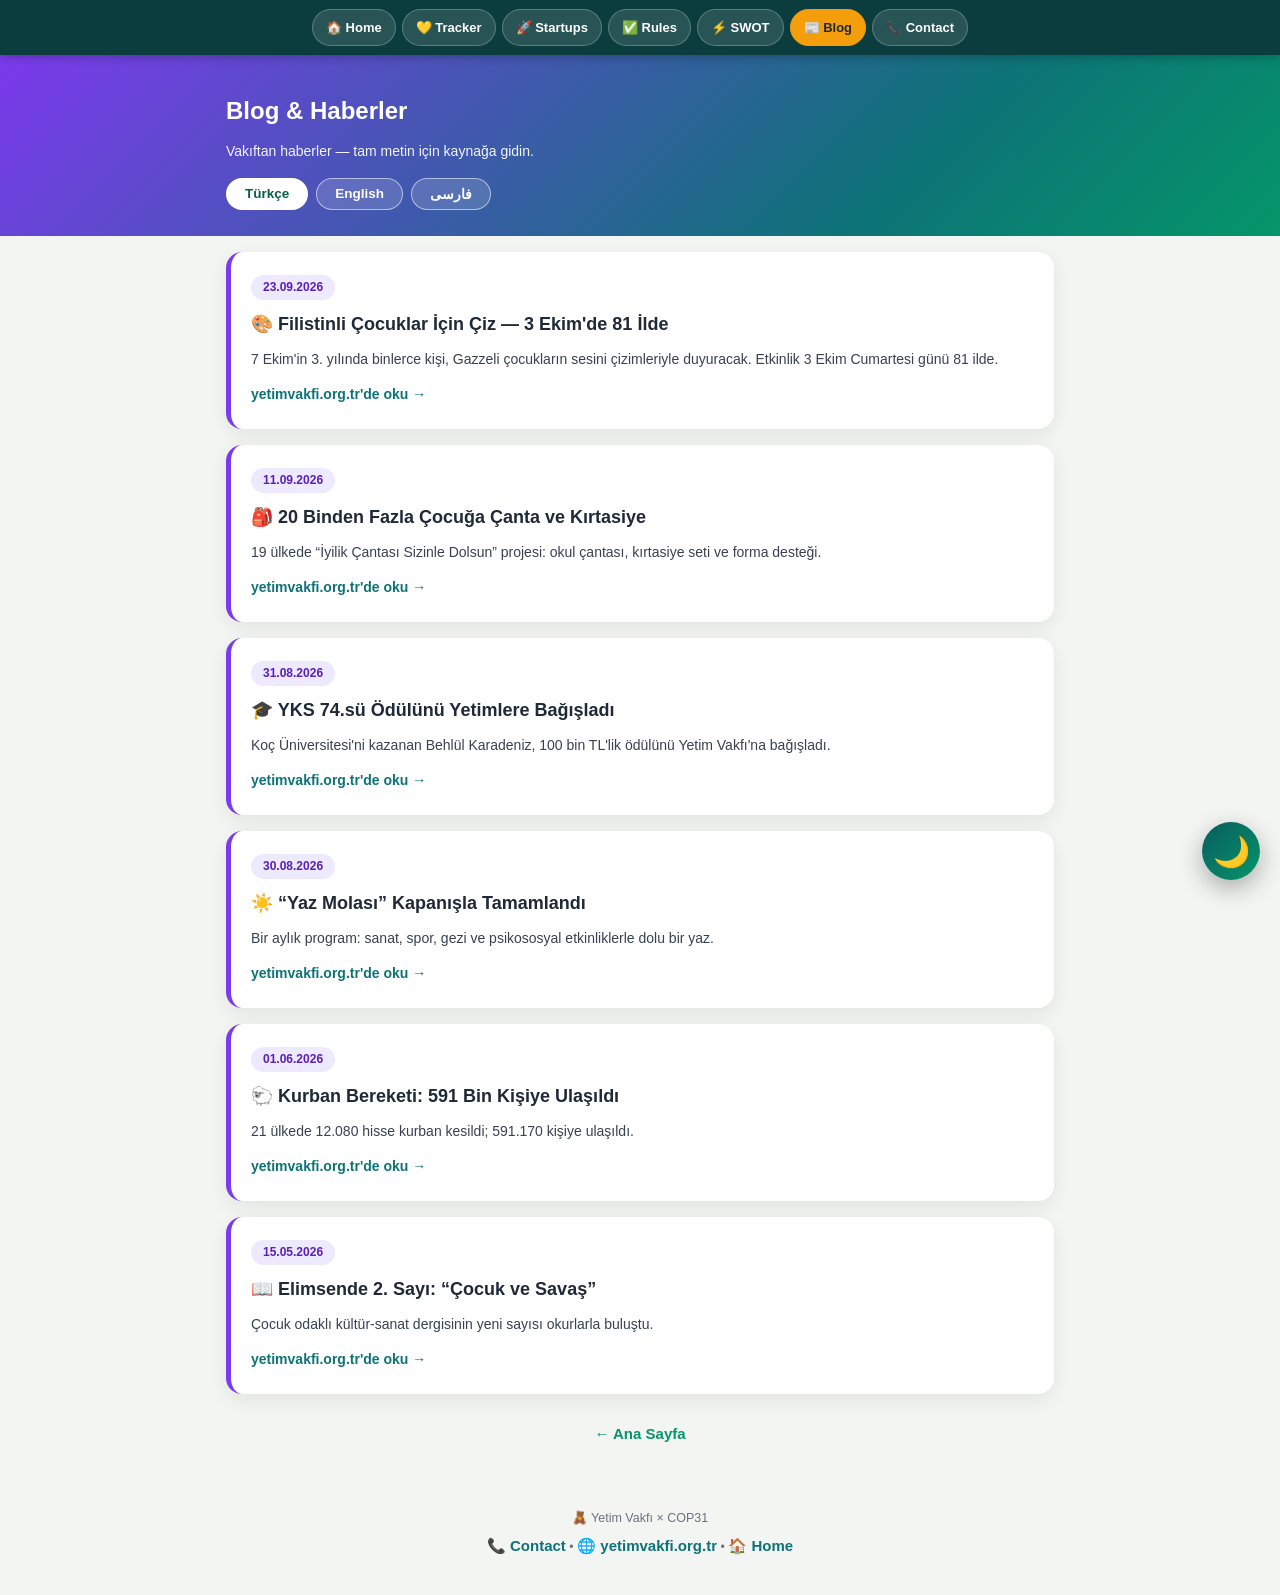
==== site/blog.html @ b845a6fd "Site structure: shared nav+footer, blog (6 verified stories), contact page, landing 6 cards" ====
<!DOCTYPE html>
<html lang="tr">
<head>
<meta charset="UTF-8">
<meta name="viewport" content="width=device-width, initial-scale=1.0">
<title>Blog & News • Yetim Vakfı × COP31</title>
<style>
*{box-sizing:border-box;margin:0;padding:0}
body{font-family:"Segoe UI",Tahoma,Arial,sans-serif;background:#f2f5f1;color:#1f2937;line-height:1.8}
body.rtl{direction:rtl;font-family:Tahoma,"Segoe UI",Arial,sans-serif}
.hero{background:linear-gradient(135deg,#7c3aed,#0d7377 70%,#059669);color:#fff;padding:34px 0 26px}
.wrap{max-width:860px;margin:0 auto;padding:0 16px}
.hero h1{font-size:24px}
.hero p{opacity:.93;font-size:14px;margin-top:6px}
.pills{display:flex;gap:8px;flex-wrap:wrap;margin-top:14px}
.pill{border:1.5px solid rgba(255,255,255,.55);background:rgba(255,255,255,.14);color:#fff;border-radius:999px;padding:7px 18px;font-size:13.5px;font-weight:bold;cursor:pointer;font-family:inherit}
.pill.on{background:#fff;color:#065f46}
.post{background:#fff;border-radius:16px;padding:20px;box-shadow:0 6px 20px rgba(0,0,0,.07);margin:16px 0;border-inline-start:5px solid #7c3aed}
.post .date{display:inline-block;background:#ede9fe;color:#5b21b6;border-radius:999px;padding:2px 12px;font-size:12px;font-weight:bold;margin-bottom:8px}
.post h2{font-size:18px;margin-bottom:6px}
.post p{font-size:14px;color:#374151}
.post a.src{display:inline-block;margin-top:10px;color:#0d7377;font-weight:bold;text-decoration:none;font-size:14px}
footer{text-align:center;padding:10px 0 40px}
footer a{color:#059669;font-weight:bold;text-decoration:none;font-size:15px}
</style>
</head>
<body>
<div class="hero"><div class="wrap">
<h1 id="title">Blog & Haberler</h1>
<p id="subtitle"></p>
<div class="pills">
<button class="pill on" data-l="0">Türkçe</button>
<button class="pill" data-l="1">English</button>
<button class="pill" data-l="2">فارسی</button>
</div>
</div></div>
<div class="wrap">
<div id="posts"></div>
<footer><a href="index.html" id="back">← Ana Sayfa</a></footer>
</div>
<script>
var UI=[
{t:"Blog & Haberler",s:"Vakıftan haberler — tam metin için kaynağa gidin.",back:"← Ana Sayfa",read:"yetimvakfi.org.tr'de oku →"},
{t:"Blog & News",s:"Foundation news — follow the source link for full stories.",back:"← Home",read:"Read on yetimvakfi.org.tr →"},
{t:"وبلاگ و اخبار",s:"اخبار موسسه — برای متن کامل به منبع بروید.",back:"← خانه",read:"خواندن در yetimvakfi.org.tr ←"}
];
var POSTS=[
{e:"🎨",date:"23.09.2026",url:"https://yetimvakfi.org.tr/haber/turkiyenin-dort-bir-yaninda-filistinli-cocuklar-icin-ciziyoruz",
t:["Filistinli Çocuklar İçin Çiz — 3 Ekim'de 81 İlde","Draw for Palestinian Children — Oct 3 in 81 Provinces","نقاشی برای کودکان فلسطین — ۳ اکتبر در ۸۱ استان"],
x:["7 Ekim'in 3. yılında binlerce kişi, Gazzeli çocukların sesini çizimleriyle duyuracak. Etkinlik 3 Ekim Cumartesi günü 81 ilde.","On the 3rd anniversary of Oct 7, thousands will give voice to Gazan children through drawings — Saturday Oct 3, in all 81 provinces.","در سومین سالگرد ۷ اکتبر، هزاران نفر با نقاشی صدای کودکان غزه می‌شوند — شنبه ۳ اکتبر در هر ۸۱ استان."]},
{e:"🎒",date:"11.09.2026",url:"https://yetimvakfi.org.tr/haber/yetim-vakfi-20-binden-fazla-cocugun-okula-donus-heyecanina-ortak-oldu",
t:["20 Binden Fazla Çocuğa Çanta ve Kırtasiye","Bags + Stationery for 20,000+ Children","کیف و لوازم‌التحریر برای +۲۰٬۰۰۰ کودک"],
x:["19 ülkede “İyilik Çantası Sizinle Dolsun” projesi: okul çantası, kırtasiye seti ve forma desteği.","“Kindness Bag” project in 19 countries: school bags, stationery sets and uniform support.","پروژه «کیف مهربانی» در ۱۹ کشور: کیف مدرسه، بسته لوازم‌التحریر و لباس فرم."]},
{e:"🎓",date:"31.08.2026",url:"https://yetimvakfi.org.tr/haber/yks-basarisini-yetim-kardesleriyle-paylasti",
t:["YKS 74.sü Ödülünü Yetimlere Bağışladı","Top YKS Scorer Donated His ₺100K Prize","رتبه ۷۴ کنکور جایزه‌اش را به ایتام بخشید"],
x:["Koç Üniversitesi'ni kazanan Behlül Karadeniz, 100 bin TL'lik ödülünü Yetim Vakfı'na bağışladı.","Behlül Karadeniz, ranked 74th in Türkiye, donated his 100,000 TL award to Yetim Vakfı.","بهلول کارادنیز، رتبه ۷۴ ترکیه، جایزه ۱۰۰ هزار لیری‌اش را به یتیم‌وکفی اهدا کرد."]},
{e:"☀️",date:"30.08.2026",url:"https://yetimvakfi.org.tr/haber/yetim-vakfinda-yaz-molasi-etkinlikleri-tamamlandi",
t:["“Yaz Molası” Kapanışla Tamamlandı","“Summer Break” Wrapped Up","«تعطیلات تابستانی» به پایان رسید"],
x:["Bir aylık program: sanat, spor, gezi ve psikososyal etkinliklerle dolu bir yaz.","A one-month program full of art, sports, trips and psychosocial activities.","برنامه یک‌ماهه پر از هنر، ورزش، اردو و فعالیت‌های روان‌اجتماعی."]},
{e:"🐑",date:"01.06.2026",url:"https://yetimvakfi.org.tr/haber/2026-kurban-bereketi-sinirlari-asti",
t:["Kurban Bereketi: 591 Bin Kişiye Ulaşıldı","Qurbani Bounty: 591K People Reached","برکت قربانی: ۵۹۱ هزار نفر"],
x:["21 ülkede 12.080 hisse kurban kesildi; 591.170 kişiye ulaşıldı.","12,080 shares sacrificed in 21 countries, reaching 591,170 people.","۱۲٬۰۸۰ سهم قربانی در ۲۱ کشور؛ رسیدن به ۵۹۱٬۱۷۰ نفر."]},
{e:"📖",date:"15.05.2026",url:"https://yetimvakfi.org.tr/haber/yetim-vakfi-elimsende-2.-sayisi-yayinda",
t:["Elimsende 2. Sayı: “Çocuk ve Savaş”","Elimsende Issue #2: “Child and War”","شماره ۲ الیم‌سنده: «کودک و جنگ»"],
x:["Çocuk odaklı kültür-sanat dergisinin yeni sayısı okurlarla buluştu.","The child-focused culture & arts magazine's new issue is out.","شماره جدید مجله فرهنگی-هنری کودک منتشر شد."]}
];
var lang=0;
function render(){
document.body.className=lang===2?"rtl":"";
var u=UI[lang];
document.getElementById("title").textContent=u.t;
document.getElementById("subtitle").textContent=u.s;
document.getElementById("back").textContent=u.back;
var h="";
POSTS.forEach(function(p){
h+='<article class="post"><span class="date">'+p.date+'</span><h2>'+p.e+" "+p.t[lang]+'</h2><p>'+p.x[lang]+'</p><a class="src" href="'+p.url+'" target="_blank" rel="noopener">'+u.read+"</a></article>";
});
document.getElementById("posts").innerHTML=h;
var pills=document.querySelectorAll(".pill");
for(var i=0;i<pills.length;i++){pills[i].className="pill"+(parseInt(pills[i].getAttribute("data-l"))===lang?" on":"");}
}
var pl=document.querySelectorAll(".pill");
for(var a=0;a<pl.length;a++){pl[a].onclick=function(){lang=parseInt(this.getAttribute("data-l"));render();};}
render();
</script>
<script src="site-nav.js"></script>
<script src="aya-widget.js"></script>
</body>
</html>
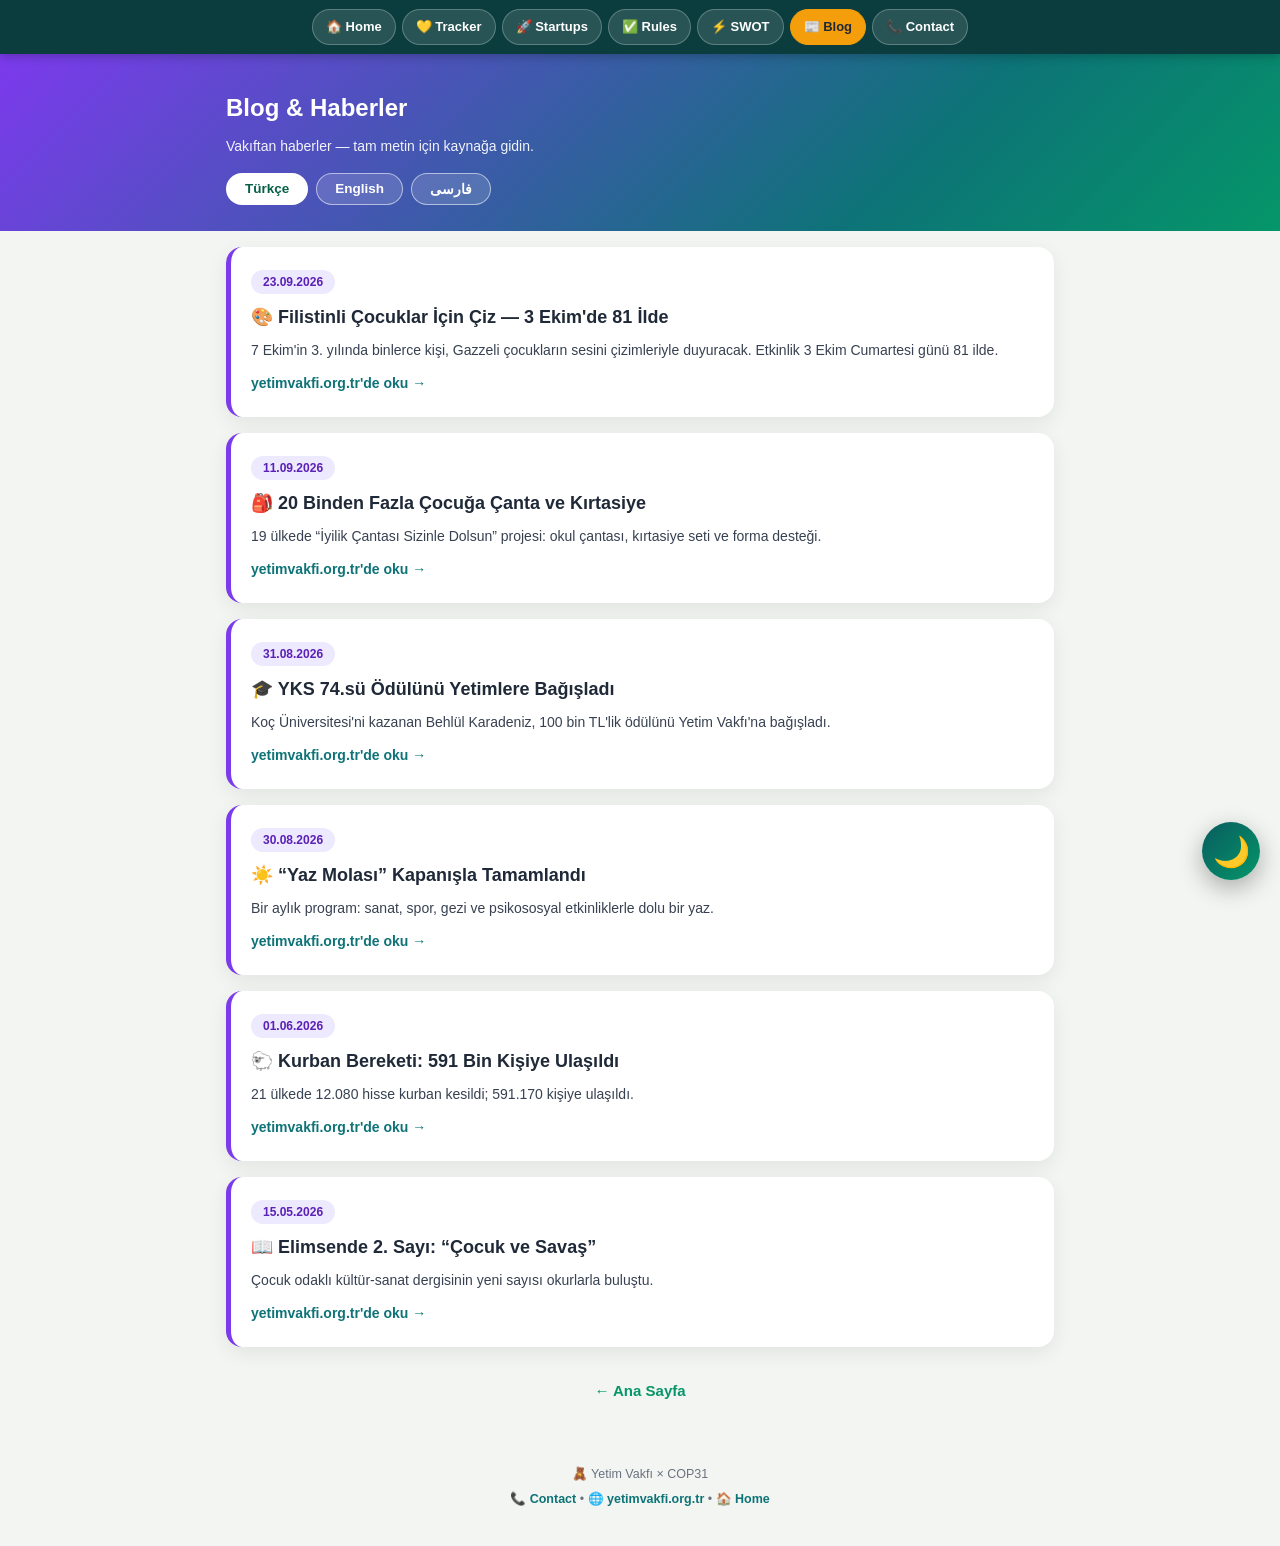
==== commit 74c86d5a: "Standard UI/UX: shared site-theme.css (tokens, buttons, pills, backline) linked on all 7 pages" ====
--- a/site/blog.html
+++ b/site/blog.html
@@ -4,24 +4,18 @@
 <meta charset="UTF-8">
 <meta name="viewport" content="width=device-width, initial-scale=1.0">
 <title>Blog & News • Yetim Vakfı × COP31</title>
+<link rel="stylesheet" href="site-theme.css">
 <style>
 *{box-sizing:border-box;margin:0;padding:0}
-body{font-family:"Segoe UI",Tahoma,Arial,sans-serif;background:#f2f5f1;color:#1f2937;line-height:1.8}
-body.rtl{direction:rtl;font-family:Tahoma,"Segoe UI",Arial,sans-serif}
 .hero{background:linear-gradient(135deg,#7c3aed,#0d7377 70%,#059669);color:#fff;padding:34px 0 26px}
 .wrap{max-width:860px;margin:0 auto;padding:0 16px}
 .hero h1{font-size:24px}
 .hero p{opacity:.93;font-size:14px;margin-top:6px}
-.pills{display:flex;gap:8px;flex-wrap:wrap;margin-top:14px}
-.pill{border:1.5px solid rgba(255,255,255,.55);background:rgba(255,255,255,.14);color:#fff;border-radius:999px;padding:7px 18px;font-size:13.5px;font-weight:bold;cursor:pointer;font-family:inherit}
-.pill.on{background:#fff;color:#065f46}
 .post{background:#fff;border-radius:16px;padding:20px;box-shadow:0 6px 20px rgba(0,0,0,.07);margin:16px 0;border-inline-start:5px solid #7c3aed}
 .post .date{display:inline-block;background:#ede9fe;color:#5b21b6;border-radius:999px;padding:2px 12px;font-size:12px;font-weight:bold;margin-bottom:8px}
 .post h2{font-size:18px;margin-bottom:6px}
 .post p{font-size:14px;color:#374151}
 .post a.src{display:inline-block;margin-top:10px;color:#0d7377;font-weight:bold;text-decoration:none;font-size:14px}
-footer{text-align:center;padding:10px 0 40px}
-footer a{color:#059669;font-weight:bold;text-decoration:none;font-size:15px}
 </style>
 </head>
 <body>
@@ -36,7 +30,7 @@
 </div></div>
 <div class="wrap">
 <div id="posts"></div>
-<footer><a href="index.html" id="back">← Ana Sayfa</a></footer>
+<footer class="backline"><a href="index.html" id="back">← Ana Sayfa</a></footer>
 </div>
 <script>
 var UI=[
--- a/site/site-theme.css
+++ b/site/site-theme.css
@@ -0,0 +1,38 @@
+/* Yetim Vakfi x COP31 - shared design system.
+   Link in <head> BEFORE the page's own <style>:
+   <link rel="stylesheet" href="site-theme.css"> */
+:root{
+--bg:#f2f5f1;--card:#fff;--ink:#1f2937;--muted:#6b7280;--line:#e5e7eb;
+--teal:#0d7377;--teal-dark:#0b3d3f;--green:#059669;--green-bg:#ecfdf5;--green-line:#d1fae5;
+--amber:#f59e0b;--amber-bg:#fef3c7;--blue:#1e40af;--blue-bg:#eff6ff;--purple:#7c3aed;--red:#dc2626;
+--font:-apple-system,BlinkMacSystemFont,"Segoe UI",Tahoma,Roboto,Arial,sans-serif;
+--radius:16px;--shadow:0 6px 20px rgba(0,0,0,.07);
+}
+body{background:var(--bg);color:var(--ink);font-family:var(--font);line-height:1.7;margin:0}
+body.rtl{direction:rtl}
+.wrap{max-width:860px;margin:0 auto;padding:0 16px}
+.wrap.wide{max-width:1080px}
+.hero{color:#fff;padding:34px 0 26px}
+.hero h1{font-size:24px;margin:0}
+.hero p{opacity:.93;font-size:14px;margin-top:6px}
+.hero.teal{background:linear-gradient(135deg,#0b3d3f,#0d7377 55%,#059669)}
+.hero.green{background:linear-gradient(135deg,#1e3a8a,#059669 70%,#10b981)}
+.hero.purple{background:linear-gradient(135deg,#7c3aed,#0d7377 70%,#059669)}
+.hero.navy{background:linear-gradient(135deg,#095c5f,#0d7377 55%,#059669)}
+.card{background:var(--card);border-radius:var(--radius);box-shadow:var(--shadow)}
+.btn{display:inline-block;border:none;cursor:pointer;border-radius:10px;padding:10px 18px;font-size:14px;font-weight:bold;font-family:inherit;text-decoration:none}
+.btn-green{background:var(--green);color:#fff}
+.btn-amber{background:var(--amber);color:#1f2937}
+.btn-blue{background:var(--blue);color:#fff}
+.btn-ghost{background:#fff;border:2px solid var(--line);color:#374151}
+.pills{display:flex;gap:8px;flex-wrap:wrap;margin-top:14px}
+.pill{border:1.5px solid rgba(255,255,255,.55);background:rgba(255,255,255,.14);color:#fff;border-radius:999px;padding:7px 18px;font-size:13.5px;font-weight:bold;cursor:pointer;font-family:inherit}
+.pill.on{background:#fff;color:#065f46}
+.tag{display:inline-block;border-radius:999px;padding:2px 12px;font-size:12px;font-weight:bold}
+.backline{text-align:center;padding:14px 0 40px}
+.backline a{color:var(--green);font-weight:bold;text-decoration:none;font-size:15px}
+.grid2{display:grid;grid-template-columns:repeat(2,1fr);gap:14px}
+.grid3{display:grid;grid-template-columns:repeat(3,1fr);gap:14px}
+@media(max-width:700px){.grid2,.grid3{grid-template-columns:1fr}}
+input,select,textarea{font-family:inherit;font-size:14px}
+:focus-visible{outline:2px solid var(--teal);outline-offset:2px}
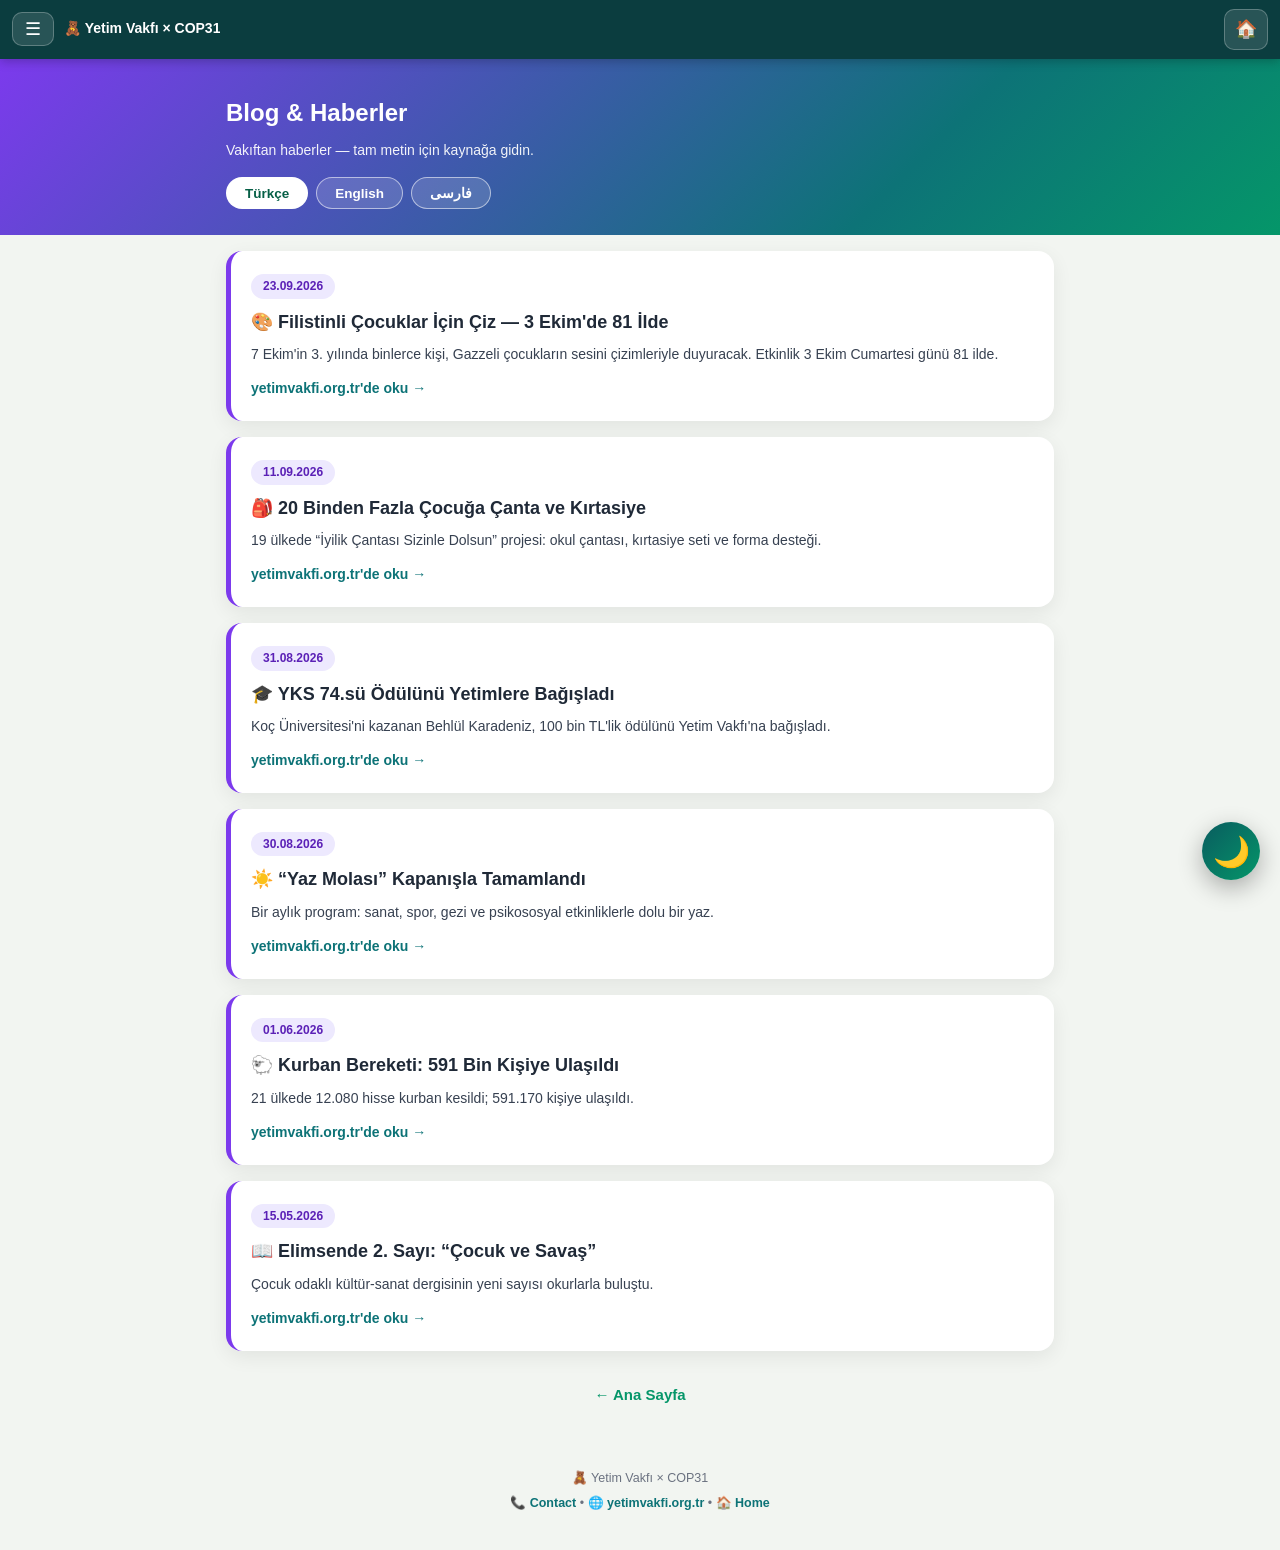
==== commit 5bc916f7: "UX fixes: meta descriptions (all pages) + aria-labels for unlabeled inputs" ====
--- a/site/blog.html
+++ b/site/blog.html
@@ -3,6 +3,7 @@
 <head>
 <meta charset="UTF-8">
 <meta name="viewport" content="width=device-width, initial-scale=1.0">
+<meta name="description" content="Yetim Vakfı × COP31 blog — foundation news with source links. TR/EN/FA.">
 <title>Blog & News • Yetim Vakfı × COP31</title>
 <link rel="stylesheet" href="site-theme.css">
 <style>
@@ -79,5 +80,6 @@
 </script>
 <script src="site-nav.js"></script>
 <script src="aya-widget.js"></script>
+<script src="site-debug.js"></script>
 </body>
 </html>
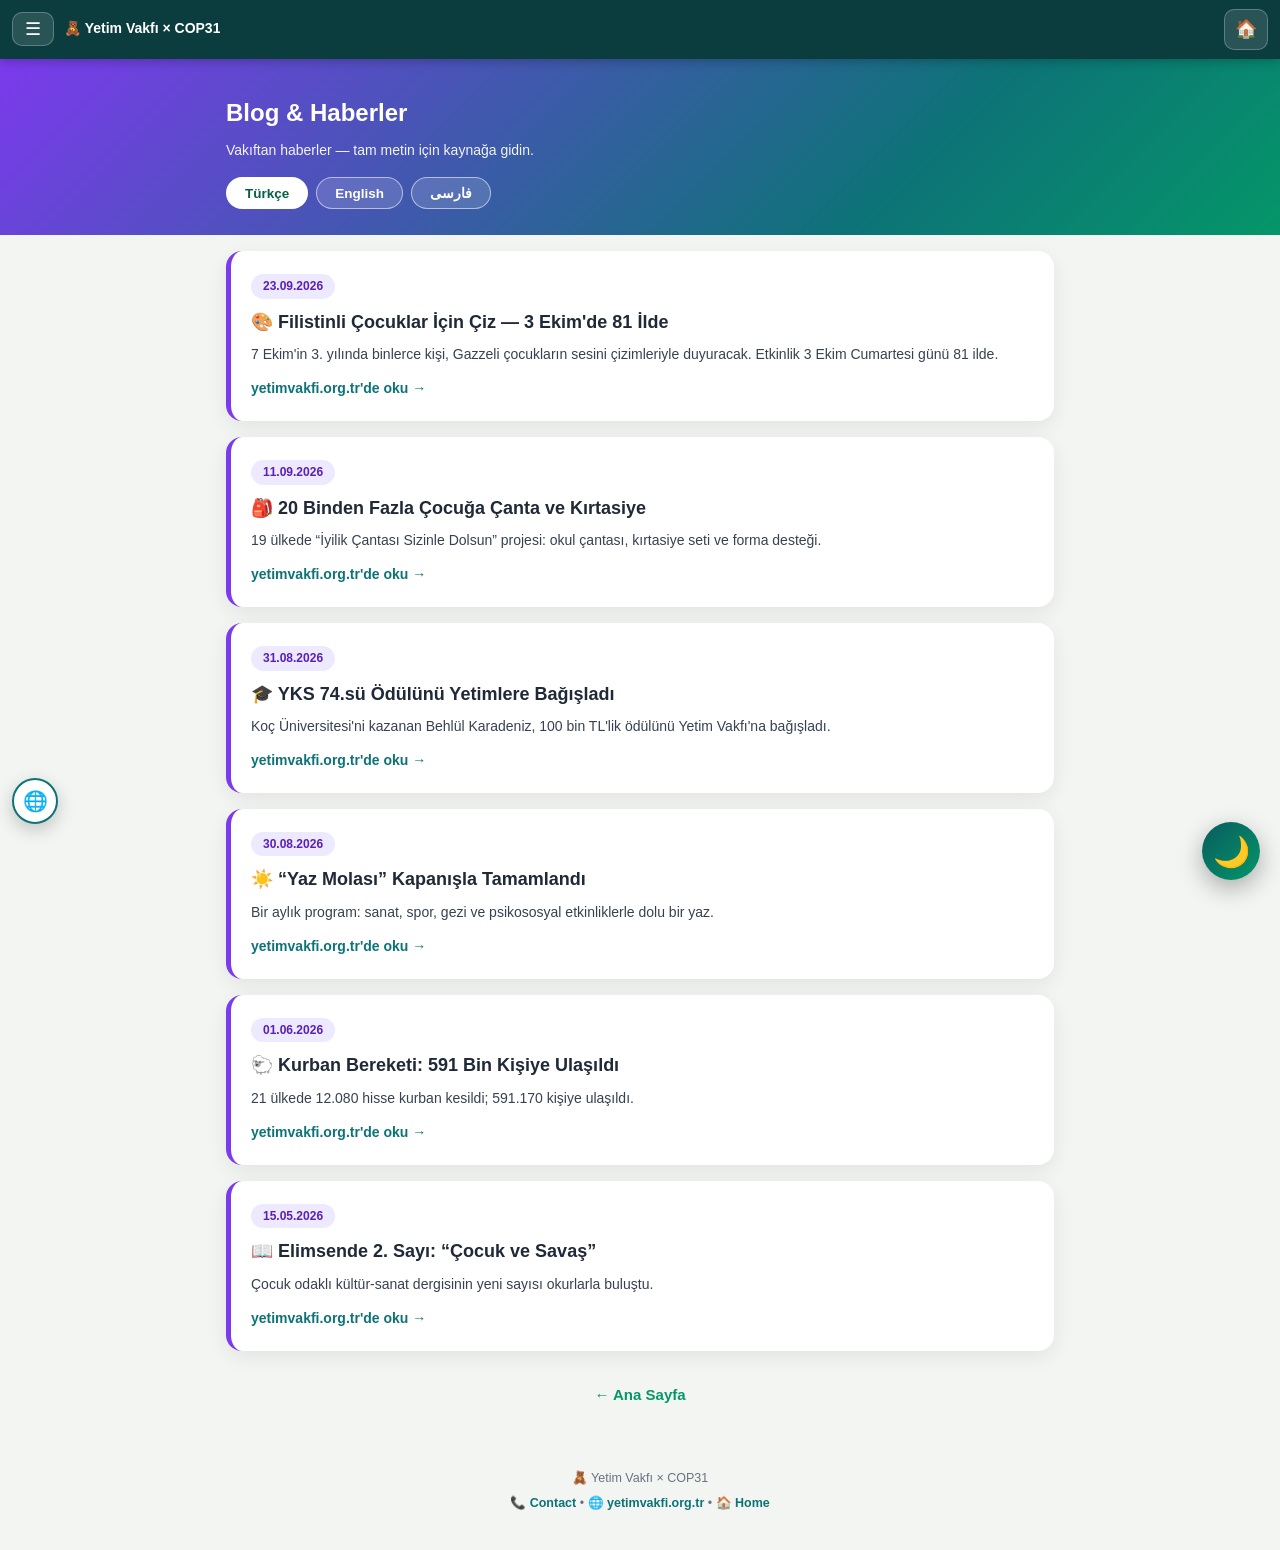
==== commit e8881e2b: "Unified translator: Google Translate globe widget on all pages (lazy-load, 8 langs)" ====
--- a/site/blog.html
+++ b/site/blog.html
@@ -79,6 +79,7 @@
 render();
 </script>
 <script src="site-nav.js"></script>
+<script src="site-translate.js"></script>
 <script src="aya-widget.js"></script>
 <script src="site-debug.js"></script>
 </body>
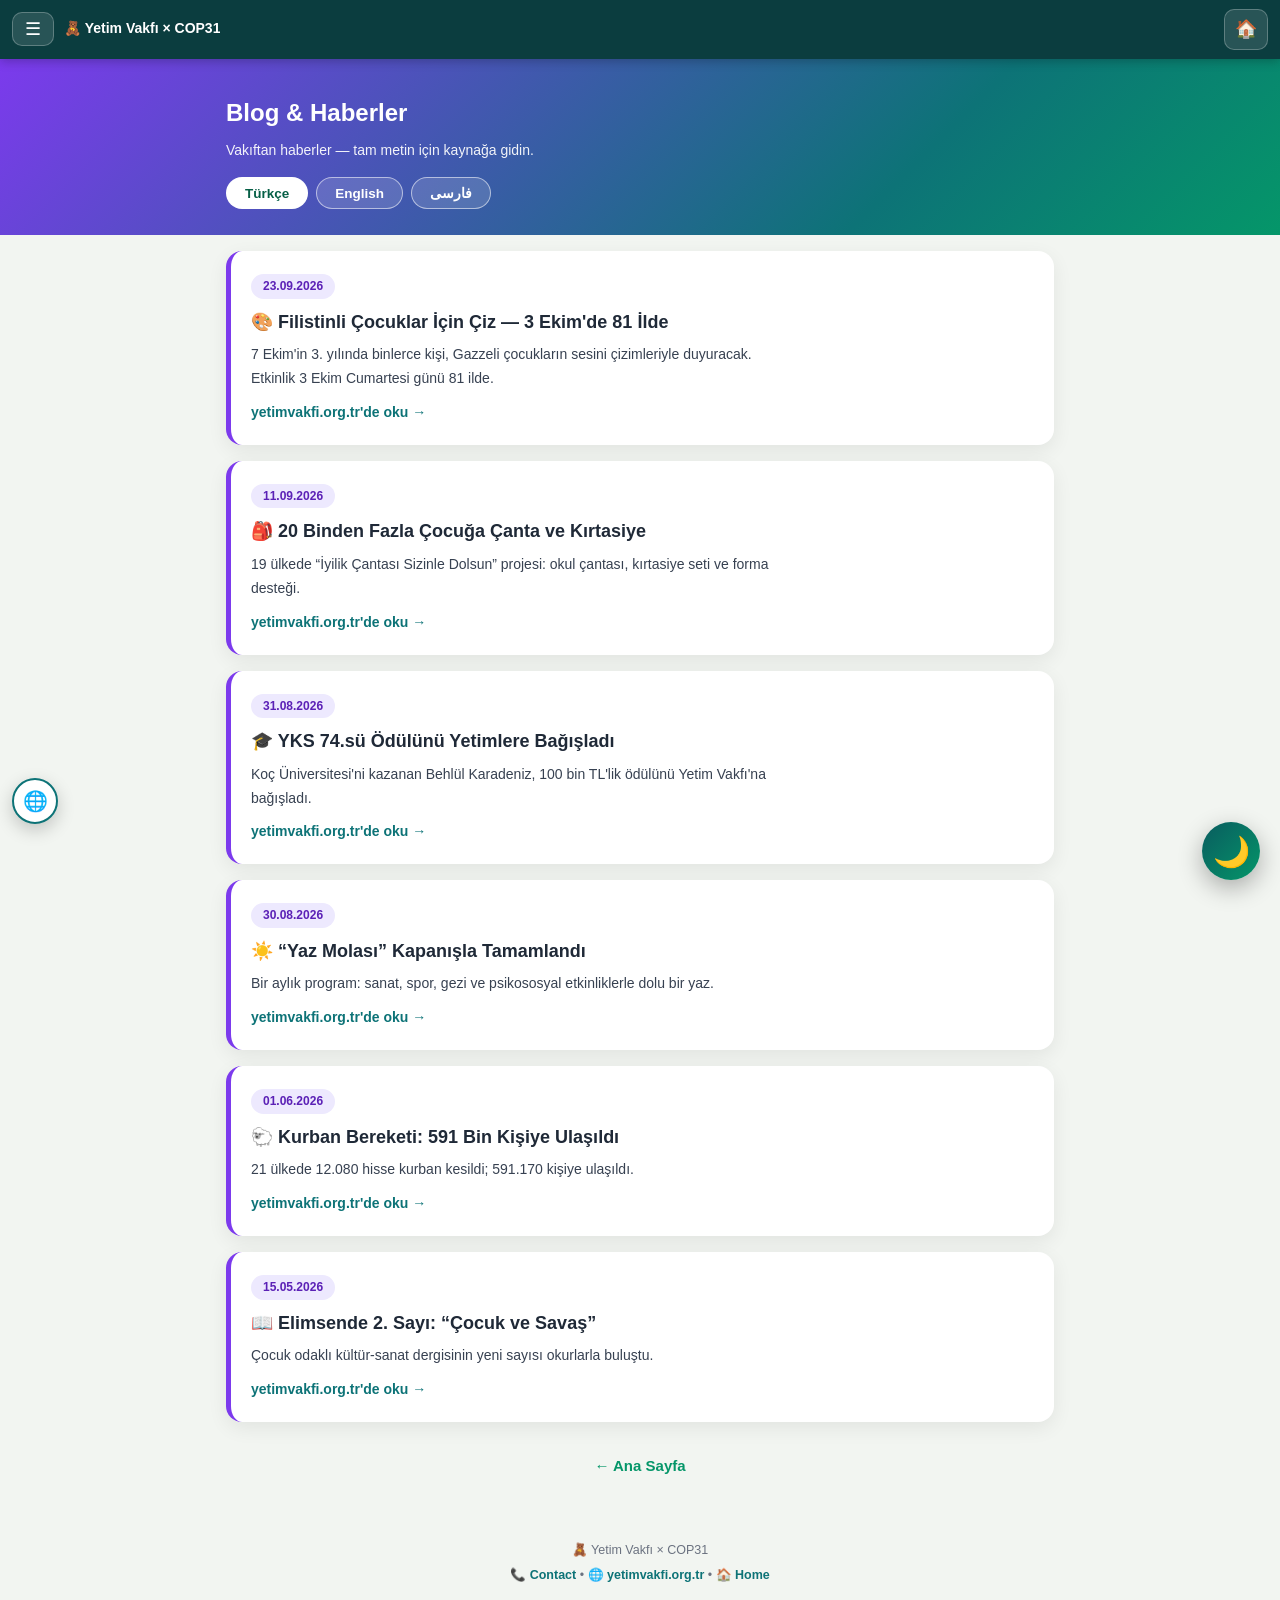
==== commit dd60a92a: "30-criteria UI/UX pass: external tabs, lang sync, contrast AA, 68ch articles, reduced-motion" ====
--- a/site/blog.html
+++ b/site/blog.html
@@ -4,7 +4,14 @@
 <meta charset="UTF-8">
 <meta name="viewport" content="width=device-width, initial-scale=1.0">
 <meta name="description" content="Yetim Vakfı × COP31 blog — foundation news with source links. TR/EN/FA.">
+<meta property="og:title" content="Blog &amp; News • Yetim Vakfı × COP31">
+<meta property="og:description" content="Yetim Vakfı × COP31 blog — foundation news with source links. TR/EN/FA.">
+<meta property="og:type" content="website">
+<meta property="og:url" content="https://yetim-vakfi-cop31.pages.dev/blog.html">
+<meta name="twitter:card" content="summary">
 <title>Blog & News • Yetim Vakfı × COP31</title>
+<link rel="icon" href="data:image/svg+xml,<svg xmlns='http://www.w3.org/2000/svg' viewBox='0 0 100 100'><text y='.9em' font-size='90'>🧸</text></svg>">
+<meta name="theme-color" content="#0b3d3f">
 <link rel="stylesheet" href="site-theme.css">
 <style>
 *{box-sizing:border-box;margin:0;padding:0}
@@ -17,6 +24,7 @@
 .post h2{font-size:18px;margin-bottom:6px}
 .post p{font-size:14px;color:#374151}
 .post a.src{display:inline-block;margin-top:10px;color:#0d7377;font-weight:bold;text-decoration:none;font-size:14px}
+.post p,.post h2{max-width:68ch}
 </style>
 </head>
 <body>
@@ -62,6 +70,7 @@
 var lang=0;
 function render(){
 document.body.className=lang===2?"rtl":"";
+document.documentElement.lang=["tr","en","fa"][lang];
 var u=UI[lang];
 document.getElementById("title").textContent=u.t;
 document.getElementById("subtitle").textContent=u.s;
--- a/site/site-theme.css
+++ b/site/site-theme.css
@@ -21,7 +21,7 @@
 .hero.navy{background:linear-gradient(135deg,#095c5f,#0d7377 55%,#059669)}
 .card{background:var(--card);border-radius:var(--radius);box-shadow:var(--shadow)}
 .btn{display:inline-block;border:none;cursor:pointer;border-radius:10px;padding:10px 18px;font-size:14px;font-weight:bold;font-family:inherit;text-decoration:none}
-.btn-green{background:var(--green);color:#fff}
+.btn-green{background:#047857;color:#fff}
 .btn-amber{background:var(--amber);color:#1f2937}
 .btn-blue{background:var(--blue);color:#fff}
 .btn-ghost{background:#fff;border:2px solid var(--line);color:#374151}
@@ -36,3 +36,4 @@
 @media(max-width:700px){.grid2,.grid3{grid-template-columns:1fr}}
 input,select,textarea{font-family:inherit;font-size:14px}
 :focus-visible{outline:2px solid var(--teal);outline-offset:2px}
+@media(prefers-reduced-motion:reduce){*,*::before,*::after{transition:none!important;animation:none!important;scroll-behavior:auto!important}}
